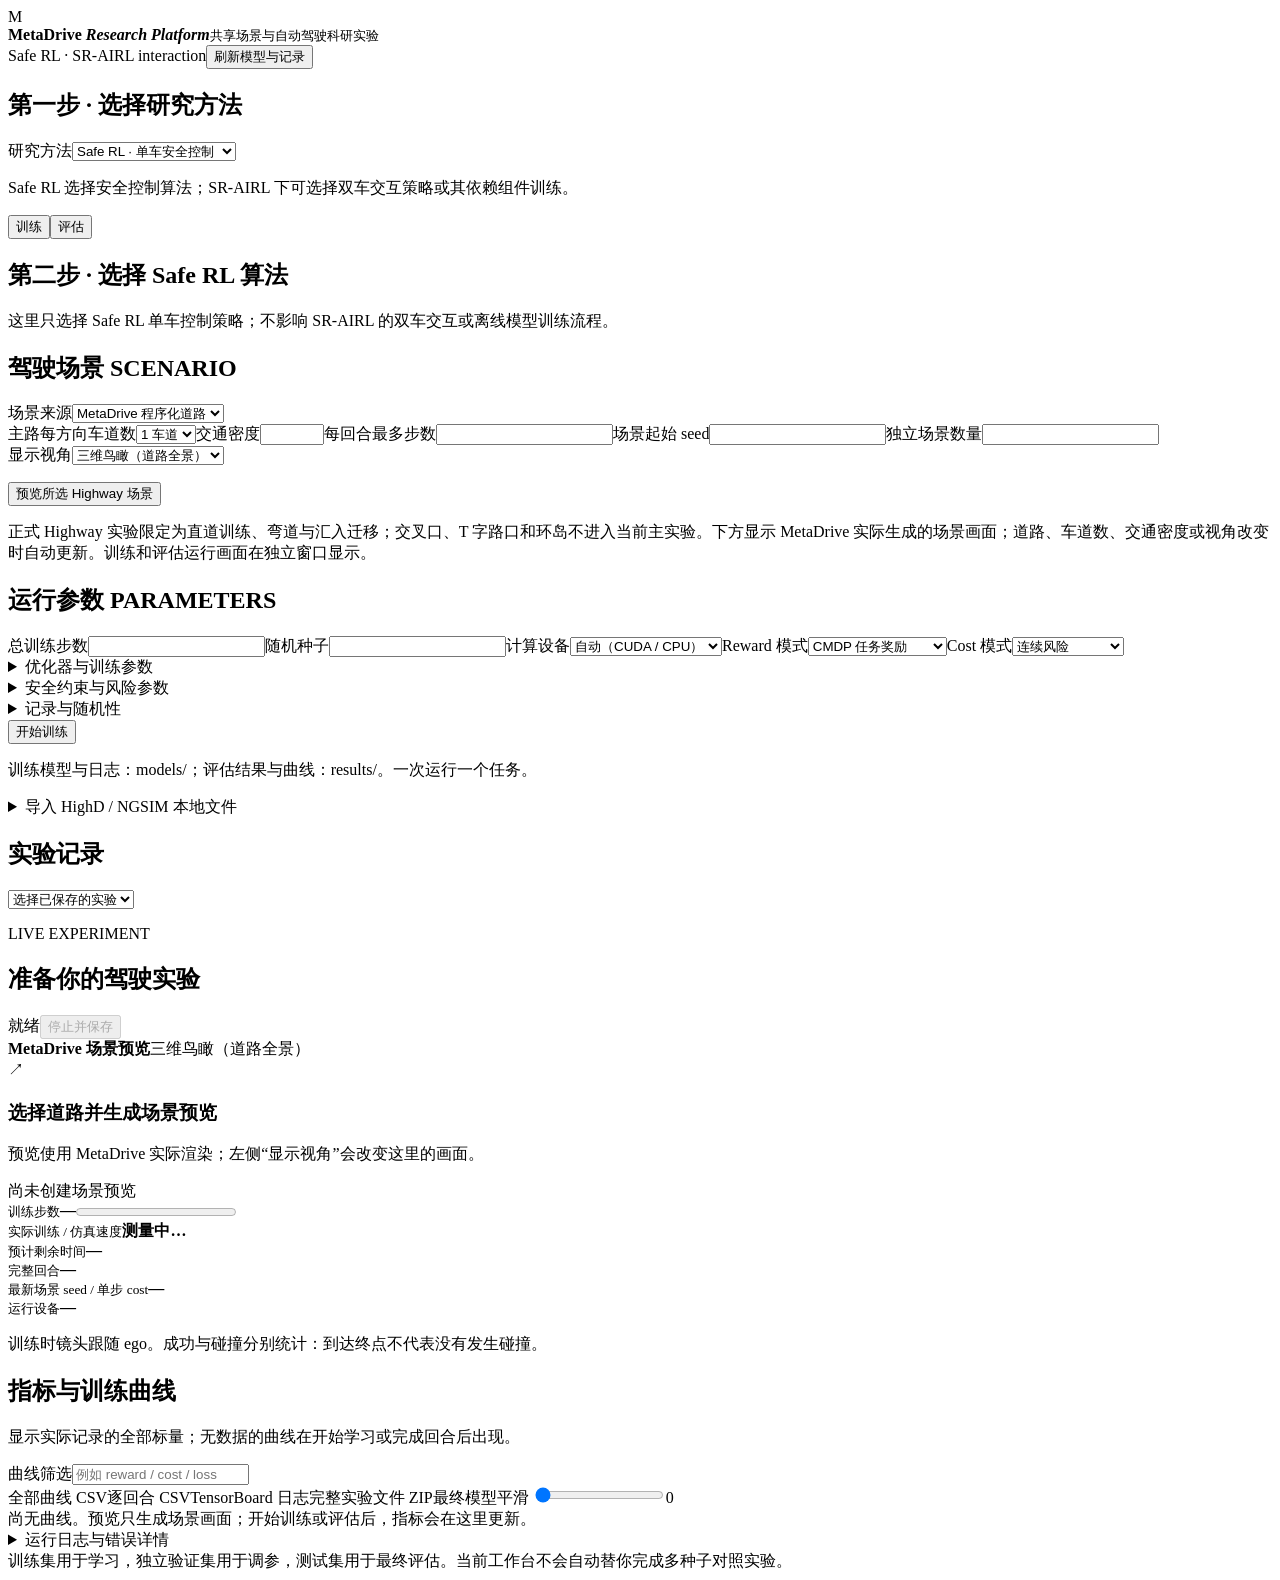
==== studio/static/index.html @ b6b1e935 "Update MetaDrive action mapping and SR-AIRL checkpoint resume" ====
<!doctype html><html lang="zh-CN"><head><meta charset="utf-8"><meta name="viewport" content="width=device-width,initial-scale=1"><title>MetaDrive Studio · 安全驾驶实验室</title><link rel="stylesheet" href="/style.css?v=scene-preview-10"></head><body>
<header><div class="brand"><span class="mark">M</span><div><b>MetaDrive <em>Research Platform</em></b><small>共享场景与自动驾驶科研实验</small></div></div><span class="pill">Safe RL · SR-AIRL interaction</span><a id="runLink" hidden class="runLink" href="/run">打开运行界面</a><button id="refresh">刷新模型与记录</button></header>
<main><aside><section class="workflowPicker"><h2>第一步 · 选择研究方法</h2><label>研究方法<select id="methodSelect"><option value="safe_rl">Safe RL · 单车安全控制</option><option value="srairl">SR-AIRL · 社会交互建模</option></select></label><label id="srTaskField" hidden>SR-AIRL 子任务<select id="srTaskSelect"><option value="srairl">双车交互策略训练 / 评估</option><option value="srairl_expert">MetaDrive 专家示范采集</option><option value="planner">依赖组件：Planner 训练</option><option value="reward_guide">依赖组件：Reward Guide 训练</option><option value="predictor">依赖组件：Predictor 训练</option></select></label><select id="taskSelect" hidden><option value="safe_rl">Safe RL</option><option value="srairl">SR-AIRL interaction</option><option value="srairl_expert">SR-AIRL expert collection</option><option value="planner">Planner</option><option value="reward_guide">Reward Guide</option><option value="predictor">Predictor</option></select><p id="taskHelp" class="help">Safe RL 选择安全控制算法；SR-AIRL 下可选择双车交互策略或其依赖组件训练。</p></section><nav><button class="tab active" data-mode="train">训练</button><button class="tab" data-mode="eval">评估</button></nav>
<form id="settings"><section id="safeRlAlgorithmSection" class="algorithmPicker"><h2 id="algorithmTitle">第二步 · 选择 Safe RL 算法</h2><p class="help algorithmScope">这里只选择 Safe RL 单车控制策略；不影响 SR-AIRL 的双车交互或离线模型训练流程。</p><div id="algorithms" class="algorithms"></div><p id="algorithmHelp" class="help"></p><div id="modelSection" hidden><label>选择待评估的 Safe RL 模型<select id="model_id"></select></label><p class="help">模型会自动带入训练时的算法、reward/cost 和风险参数。算法实现来自本地 rl/；新模型保存到 models/。</p></div></section>
<section id="sceneSection"><h2 id="sceneHeading">驾驶场景 <span>SCENARIO</span></h2><p id="srairlSceneHelp" class="help" hidden>SR-AIRL 固定由 ELCV/RFV 两辆策略车交互；MetaDrive 可额外生成多辆交通车。可单独采集 MetaDrive 规则控制器示范，再用于策略训练；规则示范不是人类或最优专家。</p><div id="srairlProceduralConfig" class="grid" hidden><label id="srairlSourceSelectorField">运行场景来源<select id="srairl_scene_source"><option value="ngsim">NGSIM 轨迹回放</option><option value="procedural">MetaDrive 程序化道路</option></select></label><label>MetaDrive 道路<select id="srairl_scenario"><option value="straight">直道</option><option value="curve">弯道</option><option value="merge">汇入</option></select></label><label>每方向车道数<select id="srairl_lane_num"><option value="2">2 车道</option><option value="3" selected>3 车道</option><option value="4">4 车道</option></select></label><label>背景交通密度<input id="srairl_traffic_density" type="number" min="0" max="1" step=".05" value=".15"></label><label>每回合步数<input id="srairl_horizon" type="number" min="50" max="100000" step="50" value="1000"></label></div><p id="srairlExpertHelp" class="help" hidden>MetaDrive 示范使用可解释的车距跟驰与车道保持控制器驱动 ELCV/RFV 两辆专家车，记录配对的 16D 状态、加速度动作、下一状态及终止标记；其他车辆由 MetaDrive IDM 控制。</p><label id="sourceField">场景来源<select id="data_source"><option value="procedural">MetaDrive 程序化道路</option><option value="ngsim">NGSIM 真实轨迹</option><option value="highd">HighD 真实轨迹</option></select></label><div id="datasetSection" hidden><p id="datasetPurposeHelp" class="help" hidden></p><label id="srairlExpertDatasetField" hidden>MetaDrive 专家示范<select id="srairl_expert_dataset_id"></select></label><div class="grid"><label id="ngsimSiteField">NGSIM 路段<select id="datasetSite"><option value="all">全部路段</option><option value="us-101">US-101</option><option value="i-80">I-80</option></select></label><label id="ngsimScenarioField">场景分类<select id="datasetScenario"><option value="all">全部类别</option></select></label><label>实验划分<select id="datasetSubset"><option value="train">训练集</option><option value="validation" selected>验证集（调参）</option><option value="test_ood">跨地点测试集</option><option value="all">全部评估片段</option></select></label><label id="datasetEventField">交通事件<select id="datasetClass"><option value="all">全部类型</option><option value="car_following">持续跟驰</option><option value="ego_lane_change">自车换道</option><option value="cut_in">邻车切入</option><option value="other_mainline">其他主线行驶</option></select></label></div><label>已导入片段<select id="dataset_id"></select></label><p id="datasetHelp" class="help"></p><div id="srairlRoles" hidden><div class="grid"><label>ELCV（策略车辆）<select id="role_elcv"></select></label><label>RFV（策略车辆）<select id="role_rfv"></select></label><label>当前车道前车 RLV<select id="role_rlv_current"></select></label><label>目标车道前车 OLV<select id="role_rlv_target"></select></label></div><p class="help">请依据 SR-AIRL 原始场景角色表人工绑定，系统不会从轨迹顺序猜车辆角色。训练只接受 train 片段；评估只接受 eval 片段。</p></div></div><div id="scenarios" class="scenarios"></div><div id="safeRlLaneSettings" class="grid"><label>主路每方向车道数<select id="lane_num"><option value="1">1 车道</option><option value="2">2 车道</option><option value="3">3 车道</option><option value="4">4 车道</option></select></label><label>交通密度<input id="traffic_density" type="number" min="0" max="1" step=".05"></label><label>每回合最多步数<input id="horizon" type="number" min="1"></label><label>场景起始 seed<input id="seed_start" type="number" min="0"></label><label>独立场景数量<input id="num_scenarios" type="number" min="1"></label></div><label id="safeRlViewField">显示视角<select id="view_mode"><option value="bird3d">三维鸟瞰（道路全景）</option><option value="first3d">第一人称（车内向前）</option><option value="chase3d">三维跟车（车辆后方）</option><option value="topdown">二维俯视（速度优先）</option></select></label><p id="splitHelp" class="help"></p><button type="button" id="preview" class="secondary full">预览所选 Highway 场景</button><p id="safeRlSceneHelp" class="help">正式 Highway 实验限定为直道训练、弯道与汇入迁移；交叉口、T 字路口和环岛不进入当前主实验。下方显示 MetaDrive 实际生成的场景画面；道路、车道数、交通密度或视角改变时自动更新。训练和评估运行画面在独立窗口显示。</p></section>
<section><h2>运行参数 <span>PARAMETERS</span></h2><div class="grid"><label class="trainOnly">总训练步数<input id="timesteps" type="number" min="1"></label><label id="srairlEpisodesField" hidden>SR-AIRL 训练回合<input id="srairl_episodes" type="number" min="1" value="1000"></label><label id="srairlEpochsField" hidden>PPO 更新轮数<input id="srairl_ppo_epochs" type="number" min="1" value="80"></label><label id="srairlSeedField" hidden>SR-AIRL 随机种子<input id="srairl_seed" type="number" min="0" value="0"></label><label id="srairlDeviceField" hidden>SR-AIRL 设备<select id="srairl_device"><option value="auto">自动（CUDA / CPU）</option><option value="cpu">CPU</option><option value="cuda">CUDA</option></select></label><label id="srairlDemoEpisodesField" hidden>专家示范回合数<input id="srairl_demo_episodes" type="number" min="1" max="10000" value="10"></label><label id="srairlViewField" hidden>MetaDrive 画面视角<select id="srairl_view"><option value="topdown">二维俯视</option><option value="chase3d">三维跟车</option><option value="first3d">第一人称</option><option value="bird3d">三维鸟瞰</option></select></label><label id="srairlDynamicsField" hidden>双车动力学<select id="srairl_dynamics_mode"><option value="legacy_kinematic" selected>论文复现：上游运动学参考</option><option value="metadrive_physics">迁移实验：MetaDrive 近似车辆物理</option></select></label><label id="srairlReactiveField" hidden>背景车响应<select id="srairl_reactive_background"><option value="false" selected>固定轨迹回放（论文复现）</option><option value="true">有限跟驰响应（探索性扩展）</option></select></label><label id="srairlModelField" hidden>SR-AIRL 已训练模型<select id="srairl_model_id"></select></label><label id="rewardGuideModelField" hidden>SR-AIRL 前置模型<select id="reward_guide_model_id"></select></label><label id="predictorGuideModelField" hidden>奖励引导器前置模型<select id="predictor_guide_id"></select></label><label id="plannerGoalField" hidden>规划目标网络训练 epoch<input id="planner_goal_epochs" type="number" min="1" max="1000000" value="1000"></label><label id="plannerDppoField" hidden>扩散规划器 DPPO 更新步数<input id="planner_dppo_steps" type="number" min="1" max="1000000" value="1000"></label><label id="rewardGuideEpochField" hidden>奖励引导器训练 epoch<input id="upstream_epochs" type="number" min="1" max="1000000" value="1000"></label><label id="rewardGuideBatchField" hidden>奖励引导器 batch size<input id="upstream_batch_size" type="number" min="1" max="4096" value="32"></label><label id="rewardGuideSeedField" hidden>奖励引导器随机种子<input id="upstream_seed" type="number" min="0" value="42"></label><label id="rewardGuideDeviceField" hidden>奖励引导器设备<select id="upstream_device"><option value="auto">自动（CUDA / CPU）</option><option value="cpu">CPU</option><option value="cuda">CUDA</option></select></label><label class="evalOnly" hidden>评估回合数<input id="episodes" type="number" min="1"></label><label>随机种子<input id="seed" type="number" min="0"></label><label>计算设备<select id="device"><option value="auto">自动（CUDA / CPU）</option><option value="cpu">CPU</option><option value="cuda">CUDA</option></select></label><label>Reward 模式<select id="reward_mode"><option value="cmdp">CMDP 任务奖励</option><option value="metadrive">MetaDrive 原生奖励</option></select></label><label>Cost 模式<select id="cost_mode"><option value="continuous">连续风险</option><option value="binary">碰撞 / 越界事件</option></select></label><label class="evalOnly" hidden>策略动作<select id="deterministic"><option value="true">确定性（均值动作）</option><option value="false">随机采样</option></select></label></div>
<details class="trainOnly"><summary>优化器与训练参数</summary><div class="grid"><label>学习率<input id="learning_rate" type="number" step=".0001"></label><label>Batch size<input id="batch_size" type="number"></label><label>Replay 容量<input id="buffer_size" type="number"></label><label>随机探索预热步数<input id="learning_starts" type="number"></label><label>Reward 折扣 γ<input id="gamma" type="number" step=".001"></label><label>目标更新 τ<input id="tau" type="number" step=".001"></label><label>网络宽度<input id="hidden_size" type="number"></label><label>模型保存间隔（步）<input id="checkpoint_freq" type="number"></label></div></details>
<details id="safetyDetails"><summary>安全约束与风险参数</summary><p class="help">预算指 replay 状态上的折扣剩余 cost，不是整回合累计 cost，也不是风险暴露秒数。尾部比例 0.1 表示最坏 10%。这些默认值需在验证集调参。</p><div class="grid"><label>折扣 cost 预算<input id="cost_limit" type="number" step=".5"></label><label>Cost 折扣 γc<input id="gamma_cost" type="number" step=".001"></label><label>CVaR 尾部比例<input id="tail_fraction" type="number" step=".001" min=".001" max="1"></label><label>Safety critic 学习率<input id="safety_lr" type="number" step=".0001"></label><label>约束乘子学习率<input id="dual_lr" type="number" step=".0001"></label><label>初始约束乘子<input id="initial_multiplier" type="number" step=".1"></label><label>IQN 分位数样本数<input id="n_quantiles" type="number"></label></div></details>
<details><summary>记录与随机性</summary><div class="grid"><label>训练场景采样 seed<input id="environment_seed" type="number"></label><label>背景交通 seed<input id="traffic_seed" type="number"></label><label>曲线记录间隔（步）<input id="log_freq" type="number"></label></div></details></section>
<button id="start" class="primary full" type="submit">开始训练</button><p class="help">训练模型与日志：models/；评估结果与曲线：results/。一次运行一个任务。</p></form>
<section><details><summary>导入 HighD / NGSIM 本地文件</summary><label>格式<select id="importSource"><option value="ngsim">NGSIM 高速公路轨迹</option><option value="highd">HighD</option></select></label><label>服务器上的轨迹文件路径<input id="importPath" placeholder="/path/to/01_tracks.csv 或 trajectories.txt"></label><label>自车轨迹 ID<input id="importEgo" type="number" min="1" value="1"></label><label>数据划分<select id="importSplit"><option value="train">训练</option><option value="eval">评估</option></select></label><label>NGSIM 采集组（同一采集记录须相同）<input id="importGroup" placeholder="us101-20050615"></label><div class="grid"><label>起始偏移（秒）<input id="importOffset" type="number" value="0" min="0"></label><label>片段时长（秒）<input id="importDuration" type="number" value="20" min="1" max="120"></label><label>道路近似车道数<input id="importLanes" type="number" value="5" min="1" max="8"></label><label>NGSIM 车道宽度（米）<input id="importWidth" type="number" value="3.6576" step=".0001"></label></div><button type="button" id="importDataset">导入轨迹片段</button><p id="importStatus" class="help"></p><p class="help">NGSIM 按常见数据集分类展示；只有已生成且通过对应道路网络验收的片段才会出现在可运行列表。HighD 需同目录的 tracksMeta、recordingMeta 文件。导入不会修改原始文件。</p></details></section><section><h2>实验记录</h2><select id="history"><option value="">选择已保存的实验</option></select></section></aside>
<article><div class="heading"><div><p class="eyebrow">LIVE EXPERIMENT</p><h1 id="pageTitle">准备你的驾驶实验</h1></div><div><span id="state" class="pill">就绪</span><button id="stop" disabled>停止并保存</button></div></div><div id="error" role="alert" hidden></div>
<div class="monitorColumns"><div class="simulationColumn"><div class="workspace"><div class="viewport"><div class="panelHead"><b id="scenePreviewTitle">MetaDrive 场景预览</b><span id="viewLabel">三维鸟瞰（道路全景）</span></div><div class="screen"><img id="frame" alt="MetaDrive 生成的道路场景截图" hidden><div id="empty"><div class="roadIcon">↗</div><h3>选择道路并生成场景预览</h3><p>预览使用 MetaDrive 实际渲染；左侧“显示视角”会改变这里的画面。</p></div></div><div class="viewFooter"><span id="sceneLabel">尚未创建场景预览</span></div></div>
<div class="stats"><div><small id="progressLabel">训练步数</small><strong id="progress">—</strong><progress id="bar" max="1" value="0"></progress></div><div><small>实际训练 / 仿真速度</small><strong id="stepsPerSecond">测量中…</strong></div><div><small>预计剩余时间</small><strong id="remainingTime">—</strong></div><div><small>完整回合</small><strong id="episodeCount">—</strong></div><div><small>最新场景 seed / 单步 cost</small><strong id="liveCost">—</strong></div><div><small>运行设备</small><strong id="liveDevice">—</strong></div><p class="help">训练时镜头跟随 ego。成功与碰撞分别统计：到达终点不代表没有发生碰撞。</p></div></div>
</div><div class="telemetry"><div class="curveHeading"><div><h2>指标与训练曲线</h2><p class="help">显示实际记录的全部标量；无数据的曲线在开始学习或完成回合后出现。</p></div><label>曲线筛选<input id="filter" placeholder="例如 reward / cost / loss"></label></div>
<div class="downloads"><a data-download="metrics">全部曲线 CSV</a><a data-download="episodes">逐回合 CSV</a><a data-download="tensorboard">TensorBoard 日志</a><a data-download="all">完整实验文件 ZIP</a><a data-download="model" id="downloadModel">最终模型</a><label>平滑 <input id="smoothing" type="range" min="0" max=".95" step=".05" value="0"><span id="smoothingValue">0</span></label></div>
<div id="charts"><div class="placeholder">尚无曲线。预览只生成场景画面；开始训练或评估后，指标会在这里更新。</div></div>
</div></div><section id="resultSection" hidden><h2>评估 / 训练结果</h2><div id="result"></div><p class="help" id="resultNote"></p></section>
<details class="log"><summary>运行日志与错误详情</summary><pre id="log">等待任务启动…</pre></details>
<footer>训练集用于学习，独立验证集用于调参，测试集用于最终评估。当前工作台不会自动替你完成多种子对照实验。</footer></article></main><script src="/app.js?v=scene-preview-10"></script></body></html>
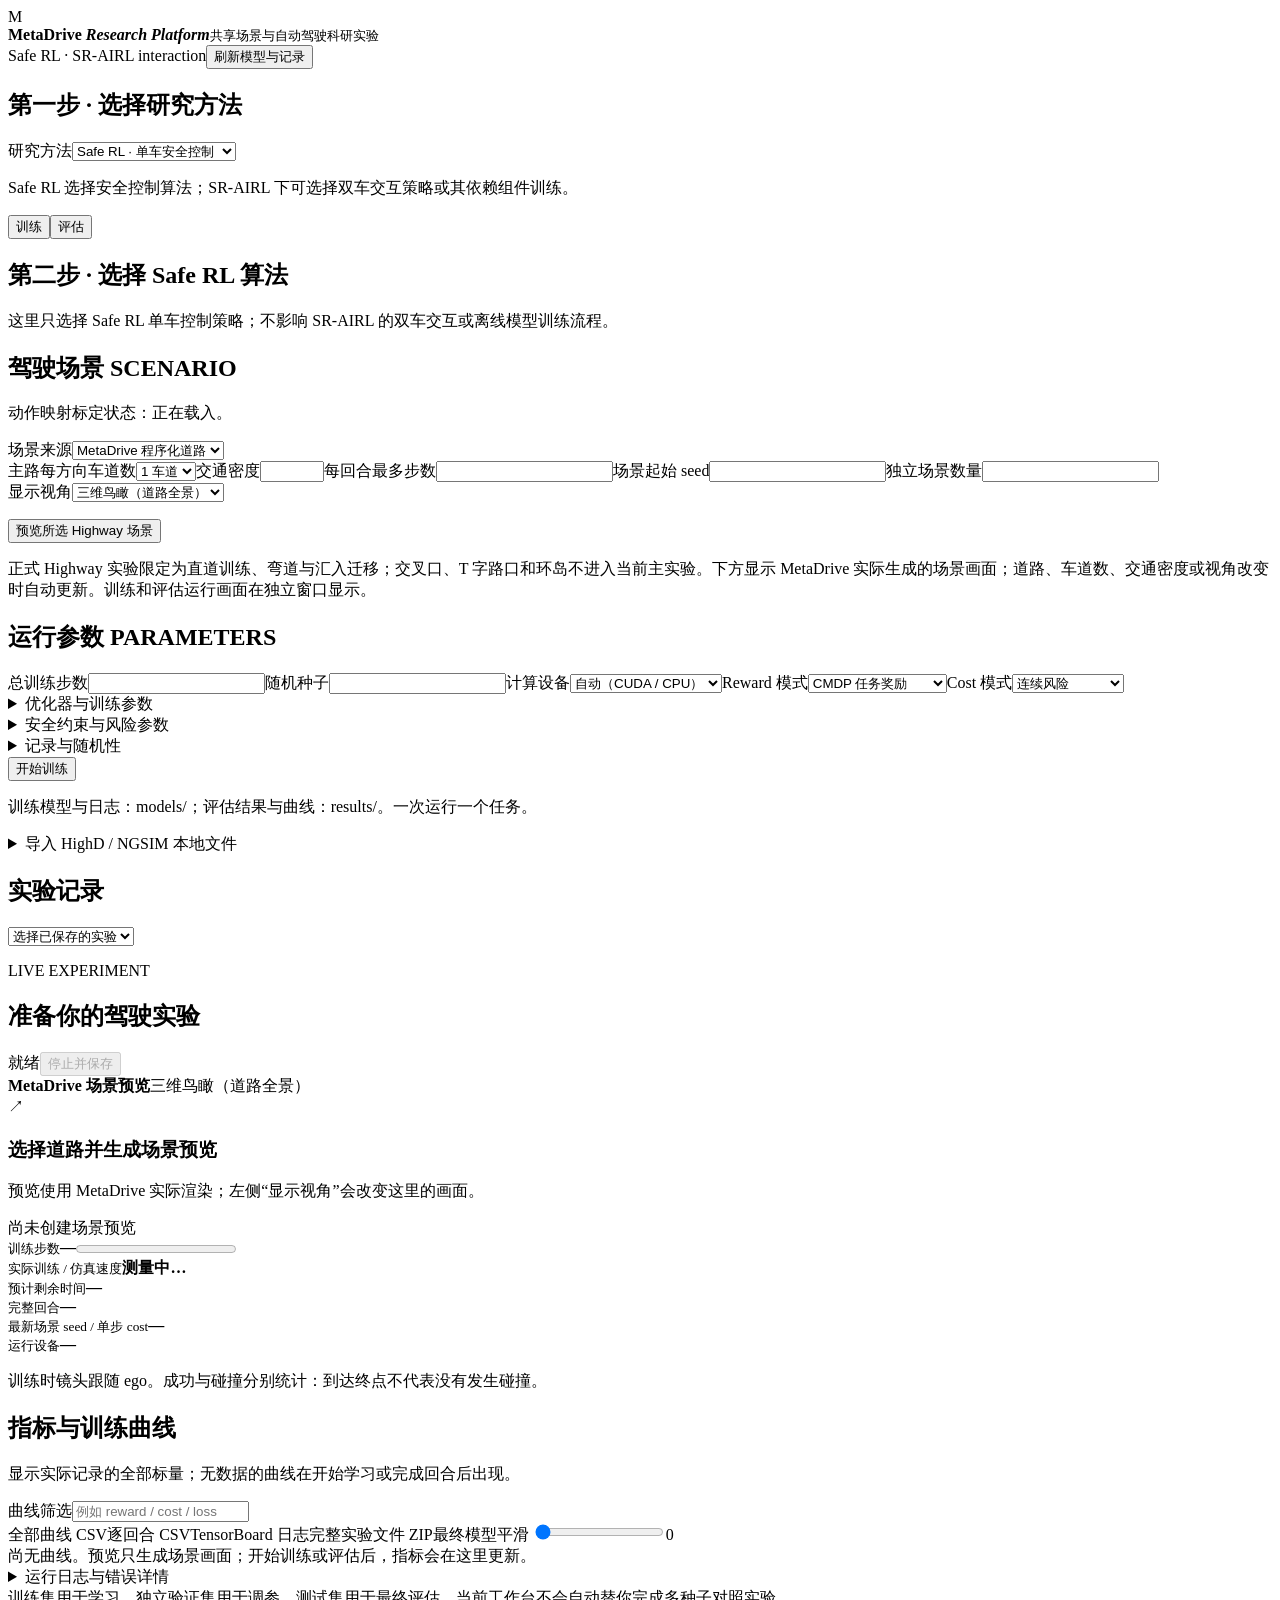
==== commit 19b979bc: "Add SR-AIRL lane-change interactions and validation" ====
--- a/studio/static/index.html
+++ b/studio/static/index.html
@@ -2,8 +2,8 @@
 <header><div class="brand"><span class="mark">M</span><div><b>MetaDrive <em>Research Platform</em></b><small>共享场景与自动驾驶科研实验</small></div></div><span class="pill">Safe RL · SR-AIRL interaction</span><a id="runLink" hidden class="runLink" href="/run">打开运行界面</a><button id="refresh">刷新模型与记录</button></header>
 <main><aside><section class="workflowPicker"><h2>第一步 · 选择研究方法</h2><label>研究方法<select id="methodSelect"><option value="safe_rl">Safe RL · 单车安全控制</option><option value="srairl">SR-AIRL · 社会交互建模</option></select></label><label id="srTaskField" hidden>SR-AIRL 子任务<select id="srTaskSelect"><option value="srairl">双车交互策略训练 / 评估</option><option value="srairl_expert">MetaDrive 专家示范采集</option><option value="planner">依赖组件：Planner 训练</option><option value="reward_guide">依赖组件：Reward Guide 训练</option><option value="predictor">依赖组件：Predictor 训练</option></select></label><select id="taskSelect" hidden><option value="safe_rl">Safe RL</option><option value="srairl">SR-AIRL interaction</option><option value="srairl_expert">SR-AIRL expert collection</option><option value="planner">Planner</option><option value="reward_guide">Reward Guide</option><option value="predictor">Predictor</option></select><p id="taskHelp" class="help">Safe RL 选择安全控制算法；SR-AIRL 下可选择双车交互策略或其依赖组件训练。</p></section><nav><button class="tab active" data-mode="train">训练</button><button class="tab" data-mode="eval">评估</button></nav>
 <form id="settings"><section id="safeRlAlgorithmSection" class="algorithmPicker"><h2 id="algorithmTitle">第二步 · 选择 Safe RL 算法</h2><p class="help algorithmScope">这里只选择 Safe RL 单车控制策略；不影响 SR-AIRL 的双车交互或离线模型训练流程。</p><div id="algorithms" class="algorithms"></div><p id="algorithmHelp" class="help"></p><div id="modelSection" hidden><label>选择待评估的 Safe RL 模型<select id="model_id"></select></label><p class="help">模型会自动带入训练时的算法、reward/cost 和风险参数。算法实现来自本地 rl/；新模型保存到 models/。</p></div></section>
-<section id="sceneSection"><h2 id="sceneHeading">驾驶场景 <span>SCENARIO</span></h2><p id="srairlSceneHelp" class="help" hidden>SR-AIRL 固定由 ELCV/RFV 两辆策略车交互；MetaDrive 可额外生成多辆交通车。可单独采集 MetaDrive 规则控制器示范，再用于策略训练；规则示范不是人类或最优专家。</p><div id="srairlProceduralConfig" class="grid" hidden><label id="srairlSourceSelectorField">运行场景来源<select id="srairl_scene_source"><option value="ngsim">NGSIM 轨迹回放</option><option value="procedural">MetaDrive 程序化道路</option></select></label><label>MetaDrive 道路<select id="srairl_scenario"><option value="straight">直道</option><option value="curve">弯道</option><option value="merge">汇入</option></select></label><label>每方向车道数<select id="srairl_lane_num"><option value="2">2 车道</option><option value="3" selected>3 车道</option><option value="4">4 车道</option></select></label><label>背景交通密度<input id="srairl_traffic_density" type="number" min="0" max="1" step=".05" value=".15"></label><label>每回合步数<input id="srairl_horizon" type="number" min="50" max="100000" step="50" value="1000"></label></div><p id="srairlExpertHelp" class="help" hidden>MetaDrive 示范使用可解释的车距跟驰与车道保持控制器驱动 ELCV/RFV 两辆专家车，记录配对的 16D 状态、加速度动作、下一状态及终止标记；其他车辆由 MetaDrive IDM 控制。</p><label id="sourceField">场景来源<select id="data_source"><option value="procedural">MetaDrive 程序化道路</option><option value="ngsim">NGSIM 真实轨迹</option><option value="highd">HighD 真实轨迹</option></select></label><div id="datasetSection" hidden><p id="datasetPurposeHelp" class="help" hidden></p><label id="srairlExpertDatasetField" hidden>MetaDrive 专家示范<select id="srairl_expert_dataset_id"></select></label><div class="grid"><label id="ngsimSiteField">NGSIM 路段<select id="datasetSite"><option value="all">全部路段</option><option value="us-101">US-101</option><option value="i-80">I-80</option></select></label><label id="ngsimScenarioField">场景分类<select id="datasetScenario"><option value="all">全部类别</option></select></label><label>实验划分<select id="datasetSubset"><option value="train">训练集</option><option value="validation" selected>验证集（调参）</option><option value="test_ood">跨地点测试集</option><option value="all">全部评估片段</option></select></label><label id="datasetEventField">交通事件<select id="datasetClass"><option value="all">全部类型</option><option value="car_following">持续跟驰</option><option value="ego_lane_change">自车换道</option><option value="cut_in">邻车切入</option><option value="other_mainline">其他主线行驶</option></select></label></div><label>已导入片段<select id="dataset_id"></select></label><p id="datasetHelp" class="help"></p><div id="srairlRoles" hidden><div class="grid"><label>ELCV（策略车辆）<select id="role_elcv"></select></label><label>RFV（策略车辆）<select id="role_rfv"></select></label><label>当前车道前车 RLV<select id="role_rlv_current"></select></label><label>目标车道前车 OLV<select id="role_rlv_target"></select></label></div><p class="help">请依据 SR-AIRL 原始场景角色表人工绑定，系统不会从轨迹顺序猜车辆角色。训练只接受 train 片段；评估只接受 eval 片段。</p></div></div><div id="scenarios" class="scenarios"></div><div id="safeRlLaneSettings" class="grid"><label>主路每方向车道数<select id="lane_num"><option value="1">1 车道</option><option value="2">2 车道</option><option value="3">3 车道</option><option value="4">4 车道</option></select></label><label>交通密度<input id="traffic_density" type="number" min="0" max="1" step=".05"></label><label>每回合最多步数<input id="horizon" type="number" min="1"></label><label>场景起始 seed<input id="seed_start" type="number" min="0"></label><label>独立场景数量<input id="num_scenarios" type="number" min="1"></label></div><label id="safeRlViewField">显示视角<select id="view_mode"><option value="bird3d">三维鸟瞰（道路全景）</option><option value="first3d">第一人称（车内向前）</option><option value="chase3d">三维跟车（车辆后方）</option><option value="topdown">二维俯视（速度优先）</option></select></label><p id="splitHelp" class="help"></p><button type="button" id="preview" class="secondary full">预览所选 Highway 场景</button><p id="safeRlSceneHelp" class="help">正式 Highway 实验限定为直道训练、弯道与汇入迁移；交叉口、T 字路口和环岛不进入当前主实验。下方显示 MetaDrive 实际生成的场景画面；道路、车道数、交通密度或视角改变时自动更新。训练和评估运行画面在独立窗口显示。</p></section>
-<section><h2>运行参数 <span>PARAMETERS</span></h2><div class="grid"><label class="trainOnly">总训练步数<input id="timesteps" type="number" min="1"></label><label id="srairlEpisodesField" hidden>SR-AIRL 训练回合<input id="srairl_episodes" type="number" min="1" value="1000"></label><label id="srairlEpochsField" hidden>PPO 更新轮数<input id="srairl_ppo_epochs" type="number" min="1" value="80"></label><label id="srairlSeedField" hidden>SR-AIRL 随机种子<input id="srairl_seed" type="number" min="0" value="0"></label><label id="srairlDeviceField" hidden>SR-AIRL 设备<select id="srairl_device"><option value="auto">自动（CUDA / CPU）</option><option value="cpu">CPU</option><option value="cuda">CUDA</option></select></label><label id="srairlDemoEpisodesField" hidden>专家示范回合数<input id="srairl_demo_episodes" type="number" min="1" max="10000" value="10"></label><label id="srairlViewField" hidden>MetaDrive 画面视角<select id="srairl_view"><option value="topdown">二维俯视</option><option value="chase3d">三维跟车</option><option value="first3d">第一人称</option><option value="bird3d">三维鸟瞰</option></select></label><label id="srairlDynamicsField" hidden>双车动力学<select id="srairl_dynamics_mode"><option value="legacy_kinematic" selected>论文复现：上游运动学参考</option><option value="metadrive_physics">迁移实验：MetaDrive 近似车辆物理</option></select></label><label id="srairlReactiveField" hidden>背景车响应<select id="srairl_reactive_background"><option value="false" selected>固定轨迹回放（论文复现）</option><option value="true">有限跟驰响应（探索性扩展）</option></select></label><label id="srairlModelField" hidden>SR-AIRL 已训练模型<select id="srairl_model_id"></select></label><label id="rewardGuideModelField" hidden>SR-AIRL 前置模型<select id="reward_guide_model_id"></select></label><label id="predictorGuideModelField" hidden>奖励引导器前置模型<select id="predictor_guide_id"></select></label><label id="plannerGoalField" hidden>规划目标网络训练 epoch<input id="planner_goal_epochs" type="number" min="1" max="1000000" value="1000"></label><label id="plannerDppoField" hidden>扩散规划器 DPPO 更新步数<input id="planner_dppo_steps" type="number" min="1" max="1000000" value="1000"></label><label id="rewardGuideEpochField" hidden>奖励引导器训练 epoch<input id="upstream_epochs" type="number" min="1" max="1000000" value="1000"></label><label id="rewardGuideBatchField" hidden>奖励引导器 batch size<input id="upstream_batch_size" type="number" min="1" max="4096" value="32"></label><label id="rewardGuideSeedField" hidden>奖励引导器随机种子<input id="upstream_seed" type="number" min="0" value="42"></label><label id="rewardGuideDeviceField" hidden>奖励引导器设备<select id="upstream_device"><option value="auto">自动（CUDA / CPU）</option><option value="cpu">CPU</option><option value="cuda">CUDA</option></select></label><label class="evalOnly" hidden>评估回合数<input id="episodes" type="number" min="1"></label><label>随机种子<input id="seed" type="number" min="0"></label><label>计算设备<select id="device"><option value="auto">自动（CUDA / CPU）</option><option value="cpu">CPU</option><option value="cuda">CUDA</option></select></label><label>Reward 模式<select id="reward_mode"><option value="cmdp">CMDP 任务奖励</option><option value="metadrive">MetaDrive 原生奖励</option></select></label><label>Cost 模式<select id="cost_mode"><option value="continuous">连续风险</option><option value="binary">碰撞 / 越界事件</option></select></label><label class="evalOnly" hidden>策略动作<select id="deterministic"><option value="true">确定性（均值动作）</option><option value="false">随机采样</option></select></label></div>
+<section id="sceneSection"><h2 id="sceneHeading">驾驶场景 <span>SCENARIO</span></h2><p id="srairlSceneHelp" class="help" hidden>SR-AIRL 固定由 ELCV/RFV 两辆策略车交互；MetaDrive 可额外生成多辆交通车。可单独采集 MetaDrive 规则控制器示范，再用于策略训练；规则示范不是人类或最优专家。</p><div id="srairlProceduralConfig" class="grid" hidden><label id="srairlSourceSelectorField">运行场景来源<select id="srairl_scene_source"><option value="ngsim">NGSIM 轨迹回放</option><option value="procedural">MetaDrive 程序化道路</option></select></label><label>MetaDrive 道路<select id="srairl_scenario"><option value="straight">直道换道</option><option value="curve">弯道换道</option><option value="merge">MetaDrive 匝道汇入</option></select></label><label id="srairlInitializationField">初始状态<select id="srairl_initialization"><option value="canonical">固定典型状态</option><option value="ngsim_distribution">从已验证 NGSIM 换道片段采样</option></select></label><label>每方向车道数<select id="srairl_lane_num"><option value="2">2 车道</option><option value="3" selected>3 车道</option><option value="4">4 车道</option></select></label><label>背景交通密度<input id="srairl_traffic_density" type="number" min="0" max="1" step=".05" value=".15"></label><label>每回合步数<input id="srairl_horizon" type="number" min="50" max="100000" step="50" value="1000"></label><div id="srairlInteractionTemplate" class="grid" hidden><label>源车道<input id="srairl_interaction_source_lane" type="number" min="0" value="0"></label><label>目标车道<input id="srairl_interaction_target_lane" type="number" min="0" value="1"></label><label>ELCV 起点 / 速度<input id="srairl_interaction_elcv_x" type="number" value="30"> / <input id="srairl_interaction_elcv_speed" type="number" value="20"></label><label>RFV 起点 / 速度<input id="srairl_interaction_rfv_x" type="number" value="15"> / <input id="srairl_interaction_rfv_speed" type="number" value="19"></label><label>RLV_current 位置 / 速度<input id="srairl_interaction_rlv_current_x" type="number" value="65"> / <input id="srairl_interaction_rlv_current_speed" type="number" value="18"></label><label>RLV_target 位置 / 速度<input id="srairl_interaction_rlv_target_x" type="number" value="55"> / <input id="srairl_interaction_rlv_target_speed" type="number" value="18"></label><label id="srairlRfvResponseField">RFV 响应<select id="srairl_rfv_response"><option value="policy">学习策略</option><option value="fixed_speed">固定速度 sanity baseline</option><option value="scripted_yield">换道开始后减速</option><option value="scripted_gap_closing">换道开始后加速</option></select></label></div></div><p id="srairlCalibrationStatus" class="help">动作映射标定状态：正在载入。</p><p id="srairlExpertHelp" class="help" hidden>MetaDrive 示范让 ELCV 尝试进入 RFV 与目标车道前车之间的间隙，RFV 按车距规则响应；记录配对的 16D 状态、加速度动作、下一状态及换道结果。该控制器是可复现的规则教师，不代表人类专家或最优策略。</p><label id="sourceField">场景来源<select id="data_source"><option value="procedural">MetaDrive 程序化道路</option><option value="ngsim">NGSIM 真实轨迹</option><option value="highd">HighD 真实轨迹</option></select></label><div id="datasetSection" hidden><p id="datasetPurposeHelp" class="help" hidden></p><label id="srairlExpertDatasetField" hidden>MetaDrive 专家示范<select id="srairl_expert_dataset_id"></select></label><div class="grid"><label id="ngsimSiteField">NGSIM 路段<select id="datasetSite"><option value="all">全部路段</option><option value="us-101">US-101</option><option value="i-80">I-80</option></select></label><label id="ngsimScenarioField">场景分类<select id="datasetScenario"><option value="all">全部类别</option></select></label><label>实验划分<select id="datasetSubset"><option value="train">训练集</option><option value="validation" selected>验证集（调参）</option><option value="test_ood">跨地点测试集</option><option value="all">全部评估片段</option></select></label><label id="datasetEventField">交通事件<select id="datasetClass"><option value="all">全部类型</option><option value="car_following">持续跟驰</option><option value="ego_lane_change">自车换道</option><option value="cut_in">邻车切入</option><option value="other_mainline">其他主线行驶</option></select></label></div><label>已导入片段<select id="dataset_id"></select></label><p id="datasetHelp" class="help"></p><div id="srairlRoles" hidden><div class="grid"><label>ELCV（策略车辆）<select id="role_elcv"></select></label><label>RFV（策略车辆）<select id="role_rfv"></select></label><label>当前车道前车 RLV<select id="role_rlv_current"></select></label><label>目标车道前车 OLV<select id="role_rlv_target"></select></label></div><p class="help">请依据 SR-AIRL 原始场景角色表人工绑定，系统不会从轨迹顺序猜车辆角色。训练只接受 train 片段；评估只接受 eval 片段。</p></div></div><div id="scenarios" class="scenarios"></div><div id="safeRlLaneSettings" class="grid"><label>主路每方向车道数<select id="lane_num"><option value="1">1 车道</option><option value="2">2 车道</option><option value="3">3 车道</option><option value="4">4 车道</option></select></label><label>交通密度<input id="traffic_density" type="number" min="0" max="1" step=".05"></label><label>每回合最多步数<input id="horizon" type="number" min="1"></label><label>场景起始 seed<input id="seed_start" type="number" min="0"></label><label>独立场景数量<input id="num_scenarios" type="number" min="1"></label></div><label id="safeRlViewField">显示视角<select id="view_mode"><option value="bird3d">三维鸟瞰（道路全景）</option><option value="first3d">第一人称（车内向前）</option><option value="chase3d">三维跟车（车辆后方）</option><option value="topdown">二维俯视（速度优先）</option></select></label><p id="splitHelp" class="help"></p><button type="button" id="preview" class="secondary full">预览所选 Highway 场景</button><p id="safeRlSceneHelp" class="help">正式 Highway 实验限定为直道训练、弯道与汇入迁移；交叉口、T 字路口和环岛不进入当前主实验。下方显示 MetaDrive 实际生成的场景画面；道路、车道数、交通密度或视角改变时自动更新。训练和评估运行画面在独立窗口显示。</p></section>
+<section><h2>运行参数 <span>PARAMETERS</span></h2><div class="grid"><label class="trainOnly">总训练步数<input id="timesteps" type="number" min="1"></label><label id="srairlEpisodesField" hidden>SR-AIRL 训练回合<input id="srairl_episodes" type="number" min="1" value="1000"></label><label id="srairlEpochsField" hidden>PPO 更新轮数<input id="srairl_ppo_epochs" type="number" min="1" value="80"></label><label id="srairlSeedField" hidden>SR-AIRL 随机种子<input id="srairl_seed" type="number" min="0" value="0"></label><label id="srairlDeviceField" hidden>SR-AIRL 设备<select id="srairl_device"><option value="auto">自动（CUDA / CPU）</option><option value="cpu">CPU</option><option value="cuda">CUDA</option></select></label><label id="srairlDemoEpisodesField" hidden>专家示范回合数<input id="srairl_demo_episodes" type="number" min="1" max="10000" value="10"></label><label id="srairlViewField" hidden>MetaDrive 画面视角<select id="srairl_view"><option value="topdown">二维俯视</option><option value="chase3d">三维跟车</option><option value="first3d">第一人称</option><option value="bird3d">三维鸟瞰</option></select></label><label id="srairlDynamicsField" hidden>双车动力学<select id="srairl_dynamics_mode"><option value="legacy_kinematic" selected>论文复现：上游运动学参考</option><option value="metadrive_physics">迁移实验：MetaDrive 近似车辆物理</option></select><small class="help">标定状态见场景区域。仅当纵向与横向逆映射误差均通过验收后，MetaDrive 物理结果才标记为定量迁移评估。</small></label><label id="srairlReactiveField" hidden>背景车响应<select id="srairl_reactive_background"><option value="false" selected>固定轨迹回放（论文复现）</option><option value="true">有限跟驰响应（探索性扩展）</option></select></label><label id="srairlModelField" hidden>SR-AIRL 已训练模型<select id="srairl_model_id"></select></label><label id="rewardGuideModelField" hidden>SR-AIRL 前置模型<select id="reward_guide_model_id"></select></label><label id="predictorGuideModelField" hidden>奖励引导器前置模型<select id="predictor_guide_id"></select></label><label id="plannerGoalField" hidden>规划目标网络训练 epoch<input id="planner_goal_epochs" type="number" min="1" max="1000000" value="1000"></label><label id="plannerDppoField" hidden>扩散规划器 DPPO 更新步数<input id="planner_dppo_steps" type="number" min="1" max="1000000" value="1000"></label><label id="rewardGuideEpochField" hidden>奖励引导器训练 epoch<input id="upstream_epochs" type="number" min="1" max="1000000" value="1000"></label><label id="rewardGuideBatchField" hidden>奖励引导器 batch size<input id="upstream_batch_size" type="number" min="1" max="4096" value="32"></label><label id="rewardGuideSeedField" hidden>奖励引导器随机种子<input id="upstream_seed" type="number" min="0" value="42"></label><label id="rewardGuideDeviceField" hidden>奖励引导器设备<select id="upstream_device"><option value="auto">自动（CUDA / CPU）</option><option value="cpu">CPU</option><option value="cuda">CUDA</option></select></label><label class="evalOnly" hidden>评估回合数<input id="episodes" type="number" min="1"></label><label>随机种子<input id="seed" type="number" min="0"></label><label>计算设备<select id="device"><option value="auto">自动（CUDA / CPU）</option><option value="cpu">CPU</option><option value="cuda">CUDA</option></select></label><label>Reward 模式<select id="reward_mode"><option value="cmdp">CMDP 任务奖励</option><option value="metadrive">MetaDrive 原生奖励</option></select></label><label>Cost 模式<select id="cost_mode"><option value="continuous">连续风险</option><option value="binary">碰撞 / 越界事件</option></select></label><label class="evalOnly" hidden>策略动作<select id="deterministic"><option value="true">确定性（均值动作）</option><option value="false">随机采样</option></select></label></div>
 <details class="trainOnly"><summary>优化器与训练参数</summary><div class="grid"><label>学习率<input id="learning_rate" type="number" step=".0001"></label><label>Batch size<input id="batch_size" type="number"></label><label>Replay 容量<input id="buffer_size" type="number"></label><label>随机探索预热步数<input id="learning_starts" type="number"></label><label>Reward 折扣 γ<input id="gamma" type="number" step=".001"></label><label>目标更新 τ<input id="tau" type="number" step=".001"></label><label>网络宽度<input id="hidden_size" type="number"></label><label>模型保存间隔（步）<input id="checkpoint_freq" type="number"></label></div></details>
 <details id="safetyDetails"><summary>安全约束与风险参数</summary><p class="help">预算指 replay 状态上的折扣剩余 cost，不是整回合累计 cost，也不是风险暴露秒数。尾部比例 0.1 表示最坏 10%。这些默认值需在验证集调参。</p><div class="grid"><label>折扣 cost 预算<input id="cost_limit" type="number" step=".5"></label><label>Cost 折扣 γc<input id="gamma_cost" type="number" step=".001"></label><label>CVaR 尾部比例<input id="tail_fraction" type="number" step=".001" min=".001" max="1"></label><label>Safety critic 学习率<input id="safety_lr" type="number" step=".0001"></label><label>约束乘子学习率<input id="dual_lr" type="number" step=".0001"></label><label>初始约束乘子<input id="initial_multiplier" type="number" step=".1"></label><label>IQN 分位数样本数<input id="n_quantiles" type="number"></label></div></details>
 <details><summary>记录与随机性</summary><div class="grid"><label>训练场景采样 seed<input id="environment_seed" type="number"></label><label>背景交通 seed<input id="traffic_seed" type="number"></label><label>曲线记录间隔（步）<input id="log_freq" type="number"></label></div></details></section>
@@ -17,4 +17,4 @@
 <div id="charts"><div class="placeholder">尚无曲线。预览只生成场景画面；开始训练或评估后，指标会在这里更新。</div></div>
 </div></div><section id="resultSection" hidden><h2>评估 / 训练结果</h2><div id="result"></div><p class="help" id="resultNote"></p></section>
 <details class="log"><summary>运行日志与错误详情</summary><pre id="log">等待任务启动…</pre></details>
-<footer>训练集用于学习，独立验证集用于调参，测试集用于最终评估。当前工作台不会自动替你完成多种子对照实验。</footer></article></main><script src="/app.js?v=scene-preview-10"></script></body></html>
+<footer>训练集用于学习，独立验证集用于调参，测试集用于最终评估。当前工作台不会自动替你完成多种子对照实验。</footer></article></main><script src="/app.js?v=srairl-merge-distribution-1"></script></body></html>
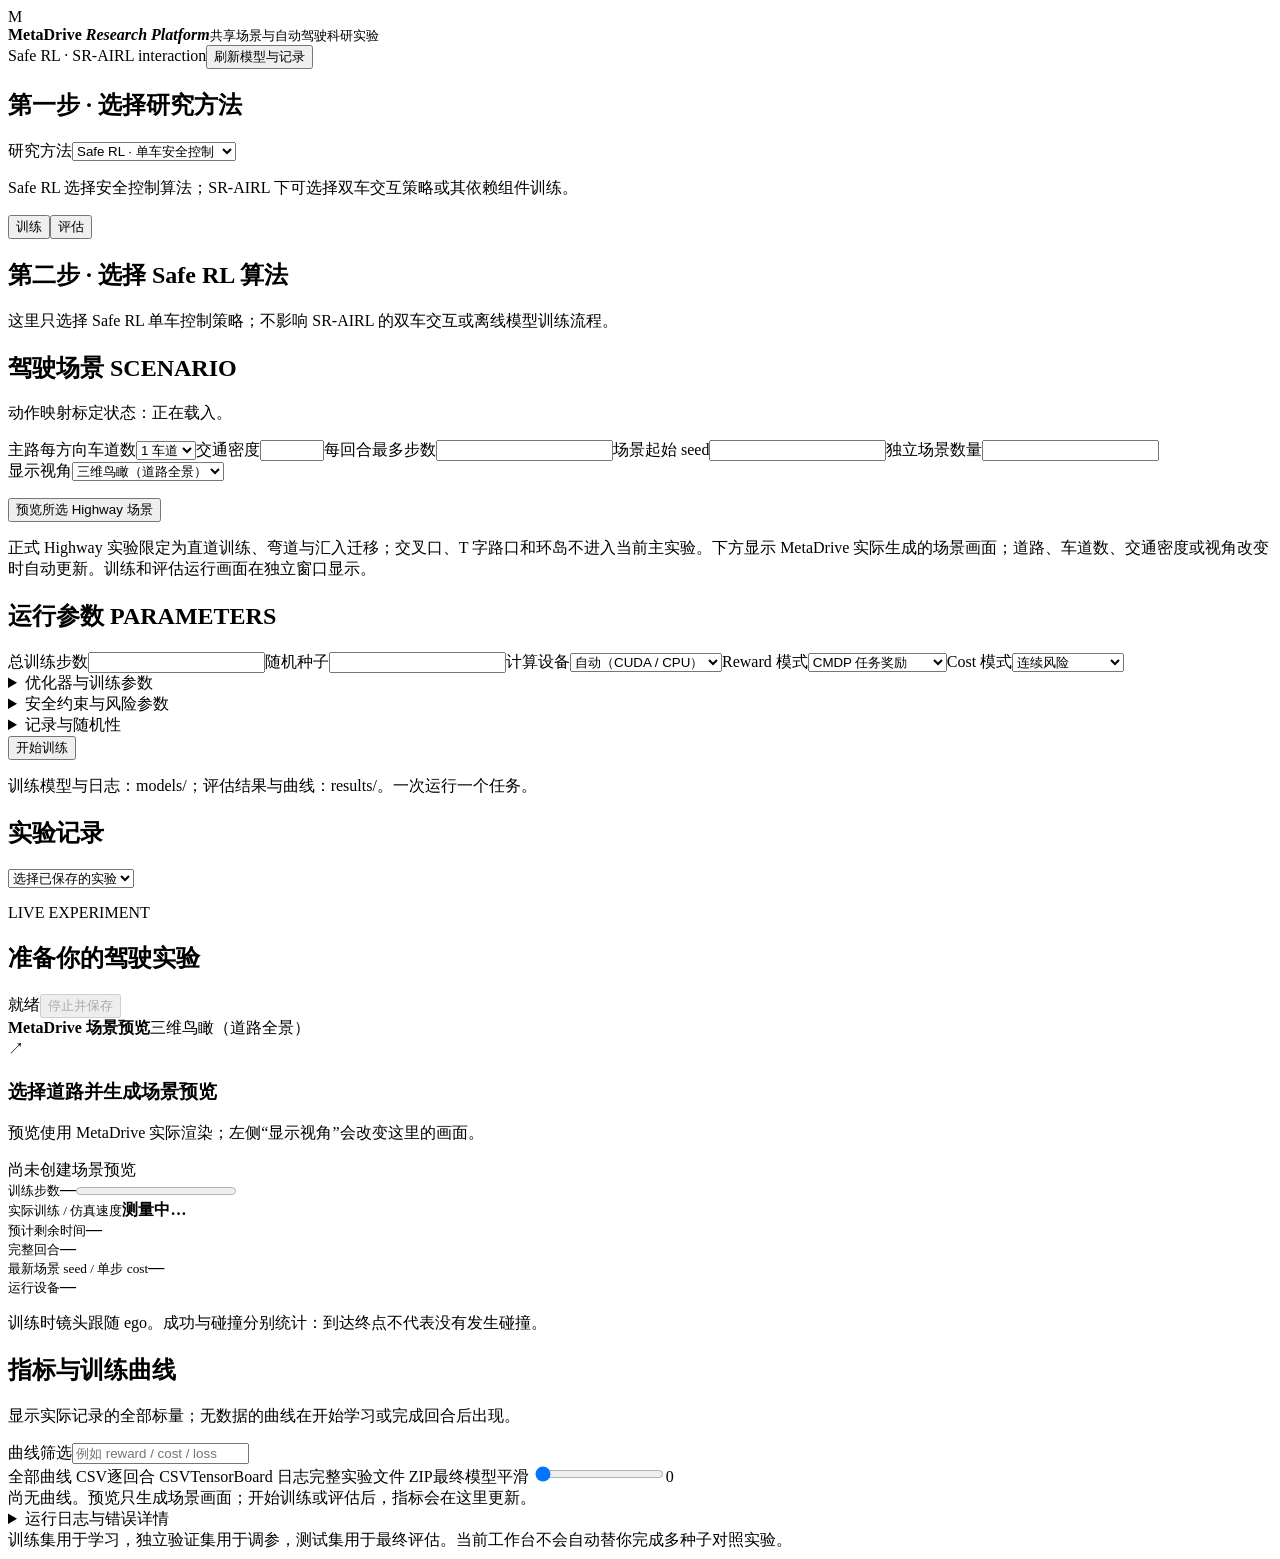
==== commit b10f5a94: "Update native MetaDrive demonstrations and SR-AIRL training workflows" ====
--- a/studio/static/index.html
+++ b/studio/static/index.html
@@ -1,14 +1,14 @@
 <!doctype html><html lang="zh-CN"><head><meta charset="utf-8"><meta name="viewport" content="width=device-width,initial-scale=1"><title>MetaDrive Studio · 安全驾驶实验室</title><link rel="stylesheet" href="/style.css?v=scene-preview-10"></head><body>
 <header><div class="brand"><span class="mark">M</span><div><b>MetaDrive <em>Research Platform</em></b><small>共享场景与自动驾驶科研实验</small></div></div><span class="pill">Safe RL · SR-AIRL interaction</span><a id="runLink" hidden class="runLink" href="/run">打开运行界面</a><button id="refresh">刷新模型与记录</button></header>
-<main><aside><section class="workflowPicker"><h2>第一步 · 选择研究方法</h2><label>研究方法<select id="methodSelect"><option value="safe_rl">Safe RL · 单车安全控制</option><option value="srairl">SR-AIRL · 社会交互建模</option></select></label><label id="srTaskField" hidden>SR-AIRL 子任务<select id="srTaskSelect"><option value="srairl">双车交互策略训练 / 评估</option><option value="srairl_expert">MetaDrive 专家示范采集</option><option value="planner">依赖组件：Planner 训练</option><option value="reward_guide">依赖组件：Reward Guide 训练</option><option value="predictor">依赖组件：Predictor 训练</option></select></label><select id="taskSelect" hidden><option value="safe_rl">Safe RL</option><option value="srairl">SR-AIRL interaction</option><option value="srairl_expert">SR-AIRL expert collection</option><option value="planner">Planner</option><option value="reward_guide">Reward Guide</option><option value="predictor">Predictor</option></select><p id="taskHelp" class="help">Safe RL 选择安全控制算法；SR-AIRL 下可选择双车交互策略或其依赖组件训练。</p></section><nav><button class="tab active" data-mode="train">训练</button><button class="tab" data-mode="eval">评估</button></nav>
+<main><aside><section class="workflowPicker"><h2>第一步 · 选择研究方法</h2><label>研究方法<select id="methodSelect"><option value="safe_rl">Safe RL · 单车安全控制</option><option value="srairl">SR-AIRL · 社会交互建模</option></select></label><label id="srTaskField" hidden>SR-AIRL 子任务<select id="srTaskSelect"><option value="srairl">双车交互策略训练 / 评估</option><option value="evaluation">综合生成式闭环评估</option><option value="srairl_expert">MetaDrive 专家示范采集</option><option value="planner">依赖组件：Planner 训练</option><option value="reward_guide">依赖组件：Reward Guide 训练</option><option value="predictor">依赖组件：Predictor 训练</option></select></label><select id="taskSelect" hidden><option value="safe_rl">Safe RL</option><option value="srairl">SR-AIRL interaction</option><option value="srairl_expert">SR-AIRL expert collection</option><option value="evaluation">SR-AIRL closed-loop evaluation</option><option value="planner">Planner</option><option value="reward_guide">Reward Guide</option><option value="predictor">Predictor</option></select><p id="taskHelp" class="help">Safe RL 选择安全控制算法；SR-AIRL 下可选择双车交互策略或其依赖组件训练。</p></section><nav><button class="tab active" data-mode="train">训练</button><button class="tab" data-mode="eval">评估</button></nav>
 <form id="settings"><section id="safeRlAlgorithmSection" class="algorithmPicker"><h2 id="algorithmTitle">第二步 · 选择 Safe RL 算法</h2><p class="help algorithmScope">这里只选择 Safe RL 单车控制策略；不影响 SR-AIRL 的双车交互或离线模型训练流程。</p><div id="algorithms" class="algorithms"></div><p id="algorithmHelp" class="help"></p><div id="modelSection" hidden><label>选择待评估的 Safe RL 模型<select id="model_id"></select></label><p class="help">模型会自动带入训练时的算法、reward/cost 和风险参数。算法实现来自本地 rl/；新模型保存到 models/。</p></div></section>
-<section id="sceneSection"><h2 id="sceneHeading">驾驶场景 <span>SCENARIO</span></h2><p id="srairlSceneHelp" class="help" hidden>SR-AIRL 固定由 ELCV/RFV 两辆策略车交互；MetaDrive 可额外生成多辆交通车。可单独采集 MetaDrive 规则控制器示范，再用于策略训练；规则示范不是人类或最优专家。</p><div id="srairlProceduralConfig" class="grid" hidden><label id="srairlSourceSelectorField">运行场景来源<select id="srairl_scene_source"><option value="ngsim">NGSIM 轨迹回放</option><option value="procedural">MetaDrive 程序化道路</option></select></label><label>MetaDrive 道路<select id="srairl_scenario"><option value="straight">直道换道</option><option value="curve">弯道换道</option><option value="merge">MetaDrive 匝道汇入</option></select></label><label id="srairlInitializationField">初始状态<select id="srairl_initialization"><option value="canonical">固定典型状态</option><option value="ngsim_distribution">从已验证 NGSIM 换道片段采样</option></select></label><label>每方向车道数<select id="srairl_lane_num"><option value="2">2 车道</option><option value="3" selected>3 车道</option><option value="4">4 车道</option></select></label><label>背景交通密度<input id="srairl_traffic_density" type="number" min="0" max="1" step=".05" value=".15"></label><label>每回合步数<input id="srairl_horizon" type="number" min="50" max="100000" step="50" value="1000"></label><div id="srairlInteractionTemplate" class="grid" hidden><label>源车道<input id="srairl_interaction_source_lane" type="number" min="0" value="0"></label><label>目标车道<input id="srairl_interaction_target_lane" type="number" min="0" value="1"></label><label>ELCV 起点 / 速度<input id="srairl_interaction_elcv_x" type="number" value="30"> / <input id="srairl_interaction_elcv_speed" type="number" value="20"></label><label>RFV 起点 / 速度<input id="srairl_interaction_rfv_x" type="number" value="15"> / <input id="srairl_interaction_rfv_speed" type="number" value="19"></label><label>RLV_current 位置 / 速度<input id="srairl_interaction_rlv_current_x" type="number" value="65"> / <input id="srairl_interaction_rlv_current_speed" type="number" value="18"></label><label>RLV_target 位置 / 速度<input id="srairl_interaction_rlv_target_x" type="number" value="55"> / <input id="srairl_interaction_rlv_target_speed" type="number" value="18"></label><label id="srairlRfvResponseField">RFV 响应<select id="srairl_rfv_response"><option value="policy">学习策略</option><option value="fixed_speed">固定速度 sanity baseline</option><option value="scripted_yield">换道开始后减速</option><option value="scripted_gap_closing">换道开始后加速</option></select></label></div></div><p id="srairlCalibrationStatus" class="help">动作映射标定状态：正在载入。</p><p id="srairlExpertHelp" class="help" hidden>MetaDrive 示范让 ELCV 尝试进入 RFV 与目标车道前车之间的间隙，RFV 按车距规则响应；记录配对的 16D 状态、加速度动作、下一状态及换道结果。该控制器是可复现的规则教师，不代表人类专家或最优策略。</p><label id="sourceField">场景来源<select id="data_source"><option value="procedural">MetaDrive 程序化道路</option><option value="ngsim">NGSIM 真实轨迹</option><option value="highd">HighD 真实轨迹</option></select></label><div id="datasetSection" hidden><p id="datasetPurposeHelp" class="help" hidden></p><label id="srairlExpertDatasetField" hidden>MetaDrive 专家示范<select id="srairl_expert_dataset_id"></select></label><div class="grid"><label id="ngsimSiteField">NGSIM 路段<select id="datasetSite"><option value="all">全部路段</option><option value="us-101">US-101</option><option value="i-80">I-80</option></select></label><label id="ngsimScenarioField">场景分类<select id="datasetScenario"><option value="all">全部类别</option></select></label><label>实验划分<select id="datasetSubset"><option value="train">训练集</option><option value="validation" selected>验证集（调参）</option><option value="test_ood">跨地点测试集</option><option value="all">全部评估片段</option></select></label><label id="datasetEventField">交通事件<select id="datasetClass"><option value="all">全部类型</option><option value="car_following">持续跟驰</option><option value="ego_lane_change">自车换道</option><option value="cut_in">邻车切入</option><option value="other_mainline">其他主线行驶</option></select></label></div><label>已导入片段<select id="dataset_id"></select></label><p id="datasetHelp" class="help"></p><div id="srairlRoles" hidden><div class="grid"><label>ELCV（策略车辆）<select id="role_elcv"></select></label><label>RFV（策略车辆）<select id="role_rfv"></select></label><label>当前车道前车 RLV<select id="role_rlv_current"></select></label><label>目标车道前车 OLV<select id="role_rlv_target"></select></label></div><p class="help">请依据 SR-AIRL 原始场景角色表人工绑定，系统不会从轨迹顺序猜车辆角色。训练只接受 train 片段；评估只接受 eval 片段。</p></div></div><div id="scenarios" class="scenarios"></div><div id="safeRlLaneSettings" class="grid"><label>主路每方向车道数<select id="lane_num"><option value="1">1 车道</option><option value="2">2 车道</option><option value="3">3 车道</option><option value="4">4 车道</option></select></label><label>交通密度<input id="traffic_density" type="number" min="0" max="1" step=".05"></label><label>每回合最多步数<input id="horizon" type="number" min="1"></label><label>场景起始 seed<input id="seed_start" type="number" min="0"></label><label>独立场景数量<input id="num_scenarios" type="number" min="1"></label></div><label id="safeRlViewField">显示视角<select id="view_mode"><option value="bird3d">三维鸟瞰（道路全景）</option><option value="first3d">第一人称（车内向前）</option><option value="chase3d">三维跟车（车辆后方）</option><option value="topdown">二维俯视（速度优先）</option></select></label><p id="splitHelp" class="help"></p><button type="button" id="preview" class="secondary full">预览所选 Highway 场景</button><p id="safeRlSceneHelp" class="help">正式 Highway 实验限定为直道训练、弯道与汇入迁移；交叉口、T 字路口和环岛不进入当前主实验。下方显示 MetaDrive 实际生成的场景画面；道路、车道数、交通密度或视角改变时自动更新。训练和评估运行画面在独立窗口显示。</p></section>
-<section><h2>运行参数 <span>PARAMETERS</span></h2><div class="grid"><label class="trainOnly">总训练步数<input id="timesteps" type="number" min="1"></label><label id="srairlEpisodesField" hidden>SR-AIRL 训练回合<input id="srairl_episodes" type="number" min="1" value="1000"></label><label id="srairlEpochsField" hidden>PPO 更新轮数<input id="srairl_ppo_epochs" type="number" min="1" value="80"></label><label id="srairlSeedField" hidden>SR-AIRL 随机种子<input id="srairl_seed" type="number" min="0" value="0"></label><label id="srairlDeviceField" hidden>SR-AIRL 设备<select id="srairl_device"><option value="auto">自动（CUDA / CPU）</option><option value="cpu">CPU</option><option value="cuda">CUDA</option></select></label><label id="srairlDemoEpisodesField" hidden>专家示范回合数<input id="srairl_demo_episodes" type="number" min="1" max="10000" value="10"></label><label id="srairlViewField" hidden>MetaDrive 画面视角<select id="srairl_view"><option value="topdown">二维俯视</option><option value="chase3d">三维跟车</option><option value="first3d">第一人称</option><option value="bird3d">三维鸟瞰</option></select></label><label id="srairlDynamicsField" hidden>双车动力学<select id="srairl_dynamics_mode"><option value="legacy_kinematic" selected>论文复现：上游运动学参考</option><option value="metadrive_physics">迁移实验：MetaDrive 近似车辆物理</option></select><small class="help">标定状态见场景区域。仅当纵向与横向逆映射误差均通过验收后，MetaDrive 物理结果才标记为定量迁移评估。</small></label><label id="srairlReactiveField" hidden>背景车响应<select id="srairl_reactive_background"><option value="false" selected>固定轨迹回放（论文复现）</option><option value="true">有限跟驰响应（探索性扩展）</option></select></label><label id="srairlModelField" hidden>SR-AIRL 已训练模型<select id="srairl_model_id"></select></label><label id="rewardGuideModelField" hidden>SR-AIRL 前置模型<select id="reward_guide_model_id"></select></label><label id="predictorGuideModelField" hidden>奖励引导器前置模型<select id="predictor_guide_id"></select></label><label id="plannerGoalField" hidden>规划目标网络训练 epoch<input id="planner_goal_epochs" type="number" min="1" max="1000000" value="1000"></label><label id="plannerDppoField" hidden>扩散规划器 DPPO 更新步数<input id="planner_dppo_steps" type="number" min="1" max="1000000" value="1000"></label><label id="rewardGuideEpochField" hidden>奖励引导器训练 epoch<input id="upstream_epochs" type="number" min="1" max="1000000" value="1000"></label><label id="rewardGuideBatchField" hidden>奖励引导器 batch size<input id="upstream_batch_size" type="number" min="1" max="4096" value="32"></label><label id="rewardGuideSeedField" hidden>奖励引导器随机种子<input id="upstream_seed" type="number" min="0" value="42"></label><label id="rewardGuideDeviceField" hidden>奖励引导器设备<select id="upstream_device"><option value="auto">自动（CUDA / CPU）</option><option value="cpu">CPU</option><option value="cuda">CUDA</option></select></label><label class="evalOnly" hidden>评估回合数<input id="episodes" type="number" min="1"></label><label>随机种子<input id="seed" type="number" min="0"></label><label>计算设备<select id="device"><option value="auto">自动（CUDA / CPU）</option><option value="cpu">CPU</option><option value="cuda">CUDA</option></select></label><label>Reward 模式<select id="reward_mode"><option value="cmdp">CMDP 任务奖励</option><option value="metadrive">MetaDrive 原生奖励</option></select></label><label>Cost 模式<select id="cost_mode"><option value="continuous">连续风险</option><option value="binary">碰撞 / 越界事件</option></select></label><label class="evalOnly" hidden>策略动作<select id="deterministic"><option value="true">确定性（均值动作）</option><option value="false">随机采样</option></select></label></div>
+<section id="sceneSection"><h2 id="sceneHeading">驾驶场景 <span>SCENARIO</span></h2><p id="srairlSceneHelp" class="help" hidden>SR-AIRL 固定由 ELCV/RFV 两辆策略车交互；MetaDrive 可额外生成多辆交通车。可单独采集 MetaDrive 规则控制器示范，再用于策略训练；规则示范不是人类或最优专家。</p><label id="pipelineBundleField" hidden>兼容的 SR-AIRL ModelBundle<select id="pipeline_bundle_id"></select></label><p id="pipelineBundleHelp" class="help" hidden>只显示 Planner、Reward Guide、Predictor 数据版本一致且包含 SR-AIRL 双判别器的模型包。</p><div id="srairlProceduralConfig" class="grid" hidden><label id="srairlSourceSelectorField" hidden>运行场景来源<select id="srairl_scene_source"><option value="procedural">MetaDrive 程序化道路</option></select></label><label>MetaDrive 道路<select id="srairl_scenario"><option value="straight">直道换道</option><option value="curve">弯道换道</option><option value="merge">MetaDrive 匝道汇入</option></select></label><label id="srairlCollectAllField" hidden><input id="srairl_collect_all_scenarios" type="checkbox" checked>批量采集直道、弯道和匝道汇入</label><label id="srairlInitializationField">初始状态<select id="srairl_initialization"><option value="canonical">固定典型状态</option></select></label><label>每方向车道数<select id="srairl_lane_num"><option value="2">2 车道</option><option value="3" selected>3 车道</option><option value="4">4 车道</option></select></label><label>背景交通密度<input id="srairl_traffic_density" type="number" min="0" max="1" step=".05" value=".15"></label><label>每回合步数<input id="srairl_horizon" type="number" min="200" max="100000" step="50" value="1000"></label><div id="srairlInteractionTemplate" class="grid" hidden><label>源车道<input id="srairl_interaction_source_lane" type="number" min="0" value="0"></label><label>目标车道<input id="srairl_interaction_target_lane" type="number" min="0" value="1"></label><label>ELCV 起点 / 速度<input id="srairl_interaction_elcv_x" type="number" value="30"> / <input id="srairl_interaction_elcv_speed" type="number" value="20"></label><label>RFV 起点 / 速度<input id="srairl_interaction_rfv_x" type="number" value="15"> / <input id="srairl_interaction_rfv_speed" type="number" value="19"></label><label>RLV_current 位置 / 速度<input id="srairl_interaction_rlv_current_x" type="number" value="65"> / <input id="srairl_interaction_rlv_current_speed" type="number" value="18"></label><label>RLV_target 位置 / 速度<input id="srairl_interaction_rlv_target_x" type="number" value="55"> / <input id="srairl_interaction_rlv_target_speed" type="number" value="18"></label><label id="srairlRfvResponseField">RFV 响应<select id="srairl_rfv_response"><option value="policy">学习策略</option><option value="fixed_speed">固定速度 sanity baseline</option><option value="scripted_yield">换道开始后减速</option><option value="scripted_gap_closing">换道开始后加速</option></select></label></div></div><p id="srairlCalibrationStatus" class="help">动作映射标定状态：正在载入。</p><p id="srairlExpertHelp" class="help" hidden>MetaDrive 示范记录 ELCV、RFV、当前车道前车和目标车道前车的同步轨迹，并记录双策略车辆的期望/实际动作及换道结果。该控制器是可复现的规则教师，不代表人类专家或最优策略。弯道和匝道的四车初速度上限为 6 m/s，以满足当前标定动作范围。</p><label id="sourceField" hidden>场景来源<select id="data_source"><option value="procedural">MetaDrive 程序化道路</option></select></label><div id="datasetSection" hidden><p id="datasetPurposeHelp" class="help" hidden></p><label id="srairlExpertDatasetField" hidden>MetaDrive 专家示范<select id="srairl_expert_dataset_id" multiple size="4"></select></label><p id="datasetHelp" class="help"></p></div></div><div id="scenarios" class="scenarios"></div><div id="safeRlLaneSettings" class="grid"><label>主路每方向车道数<select id="lane_num"><option value="1">1 车道</option><option value="2">2 车道</option><option value="3">3 车道</option><option value="4">4 车道</option></select></label><label>交通密度<input id="traffic_density" type="number" min="0" max="1" step=".05"></label><label>每回合最多步数<input id="horizon" type="number" min="1"></label><label>场景起始 seed<input id="seed_start" type="number" min="0"></label><label>独立场景数量<input id="num_scenarios" type="number" min="1"></label></div><label id="safeRlViewField">显示视角<select id="view_mode"><option value="bird3d">三维鸟瞰（道路全景）</option><option value="first3d">第一人称（车内向前）</option><option value="chase3d">三维跟车（车辆后方）</option><option value="topdown">二维俯视（速度优先）</option></select></label><p id="splitHelp" class="help"></p><button type="button" id="preview" class="secondary full">预览所选 Highway 场景</button><p id="safeRlSceneHelp" class="help">正式 Highway 实验限定为直道训练、弯道与汇入迁移；交叉口、T 字路口和环岛不进入当前主实验。下方显示 MetaDrive 实际生成的场景画面；道路、车道数、交通密度或视角改变时自动更新。训练和评估运行画面在独立窗口显示。</p></section>
+<section><h2>运行参数 <span>PARAMETERS</span></h2><div class="grid"><label class="trainOnly">总训练步数<input id="timesteps" type="number" min="1"></label><label id="srairlEpisodesField" hidden>SR-AIRL 训练回合<input id="srairl_episodes" type="number" min="1" value="1000"></label><label id="srairlEpochsField" hidden>PPO 更新轮数<input id="srairl_ppo_epochs" type="number" min="1" value="80"></label><label id="srairlRankField" hidden>反事实偏好排序权重 λ<input id="srairl_rank_lambda" type="number" min="0" max="10" step="0.01" value="0.1"></label><label id="srairlSeedField" hidden>SR-AIRL 随机种子<input id="srairl_seed" type="number" min="0" value="0"></label><label id="srairlDeviceField" hidden>SR-AIRL 设备<select id="srairl_device"><option value="auto">自动（CUDA / CPU）</option><option value="cpu">CPU</option><option value="cuda">CUDA</option></select></label><label id="srairlDemoEpisodesField" hidden>专家示范回合数<input id="srairl_demo_episodes" type="number" min="1" max="10000" value="10"></label><label id="srairlViewField" hidden>MetaDrive 画面视角<select id="srairl_view"><option value="topdown">二维俯视</option><option value="chase3d">三维跟车</option><option value="first3d">第一人称</option><option value="bird3d">三维鸟瞰</option></select></label><label id="srairlModelField" hidden>SR-AIRL 已训练模型<select id="srairl_model_id"></select></label><label id="rewardGuideModelField" hidden>SR-AIRL 前置模型<select id="reward_guide_model_id"></select></label><label id="predictorGuideModelField" hidden>奖励引导器前置模型<select id="predictor_guide_id"></select></label><label id="componentDatasetField" hidden>MetaDrive 原生示范数据（按 episode 划分）<select id="component_dataset_id" multiple size="4"></select></label><label id="plannerGoalField" hidden>规划目标网络训练 epoch<input id="planner_goal_epochs" type="number" min="1" max="1000000" value="1000"></label><label id="plannerDppoField" hidden>扩散规划器 DPPO 更新步数<input id="planner_dppo_steps" type="number" min="1" max="1000000" value="1000"></label><label id="rewardGuideEpochField" hidden>奖励引导器训练 epoch<input id="upstream_epochs" type="number" min="1" max="1000000" value="1000"></label><label id="rewardGuideBatchField" hidden>奖励引导器 batch size<input id="upstream_batch_size" type="number" min="1" max="4096" value="32"></label><label id="rewardGuideSeedField" hidden>奖励引导器随机种子<input id="upstream_seed" type="number" min="0" value="42"></label><label id="rewardGuideDeviceField" hidden>奖励引导器设备<select id="upstream_device"><option value="auto">自动（CUDA / CPU）</option><option value="cpu">CPU</option><option value="cuda">CUDA</option></select></label><label id="pipelineEpisodesField" hidden>闭环评估回合<input id="pipeline_episodes" type="number" min="1" max="1000" value="1"></label><label id="pipelineCandidatesField" hidden>每轮 Planner 候选数 K<input id="pipeline_candidates" type="number" min="1" max="64" value="16"></label><label id="pipelineReplanField" hidden>重规划间隔（步，0.1 秒/步）<input id="pipeline_replan_steps" type="number" min="1" max="20" value="5"></label><label id="pipelineSeedField" hidden>综合评估随机种子<input id="pipeline_seed" type="number" min="0" value="0"></label><label class="evalOnly" hidden>评估回合数<input id="episodes" type="number" min="1"></label><label>随机种子<input id="seed" type="number" min="0"></label><label>计算设备<select id="device"><option value="auto">自动（CUDA / CPU）</option><option value="cpu">CPU</option><option value="cuda">CUDA</option></select></label><label>Reward 模式<select id="reward_mode"><option value="cmdp">CMDP 任务奖励</option><option value="metadrive">MetaDrive 原生奖励</option></select></label><label>Cost 模式<select id="cost_mode"><option value="continuous">连续风险</option><option value="binary">碰撞 / 越界事件</option></select></label><label class="evalOnly" hidden>策略动作<select id="deterministic"><option value="true">确定性（均值动作）</option><option value="false">随机采样</option></select></label></div>
 <details class="trainOnly"><summary>优化器与训练参数</summary><div class="grid"><label>学习率<input id="learning_rate" type="number" step=".0001"></label><label>Batch size<input id="batch_size" type="number"></label><label>Replay 容量<input id="buffer_size" type="number"></label><label>随机探索预热步数<input id="learning_starts" type="number"></label><label>Reward 折扣 γ<input id="gamma" type="number" step=".001"></label><label>目标更新 τ<input id="tau" type="number" step=".001"></label><label>网络宽度<input id="hidden_size" type="number"></label><label>模型保存间隔（步）<input id="checkpoint_freq" type="number"></label></div></details>
 <details id="safetyDetails"><summary>安全约束与风险参数</summary><p class="help">预算指 replay 状态上的折扣剩余 cost，不是整回合累计 cost，也不是风险暴露秒数。尾部比例 0.1 表示最坏 10%。这些默认值需在验证集调参。</p><div class="grid"><label>折扣 cost 预算<input id="cost_limit" type="number" step=".5"></label><label>Cost 折扣 γc<input id="gamma_cost" type="number" step=".001"></label><label>CVaR 尾部比例<input id="tail_fraction" type="number" step=".001" min=".001" max="1"></label><label>Safety critic 学习率<input id="safety_lr" type="number" step=".0001"></label><label>约束乘子学习率<input id="dual_lr" type="number" step=".0001"></label><label>初始约束乘子<input id="initial_multiplier" type="number" step=".1"></label><label>IQN 分位数样本数<input id="n_quantiles" type="number"></label></div></details>
 <details><summary>记录与随机性</summary><div class="grid"><label>训练场景采样 seed<input id="environment_seed" type="number"></label><label>背景交通 seed<input id="traffic_seed" type="number"></label><label>曲线记录间隔（步）<input id="log_freq" type="number"></label></div></details></section>
 <button id="start" class="primary full" type="submit">开始训练</button><p class="help">训练模型与日志：models/；评估结果与曲线：results/。一次运行一个任务。</p></form>
-<section><details><summary>导入 HighD / NGSIM 本地文件</summary><label>格式<select id="importSource"><option value="ngsim">NGSIM 高速公路轨迹</option><option value="highd">HighD</option></select></label><label>服务器上的轨迹文件路径<input id="importPath" placeholder="/path/to/01_tracks.csv 或 trajectories.txt"></label><label>自车轨迹 ID<input id="importEgo" type="number" min="1" value="1"></label><label>数据划分<select id="importSplit"><option value="train">训练</option><option value="eval">评估</option></select></label><label>NGSIM 采集组（同一采集记录须相同）<input id="importGroup" placeholder="us101-20050615"></label><div class="grid"><label>起始偏移（秒）<input id="importOffset" type="number" value="0" min="0"></label><label>片段时长（秒）<input id="importDuration" type="number" value="20" min="1" max="120"></label><label>道路近似车道数<input id="importLanes" type="number" value="5" min="1" max="8"></label><label>NGSIM 车道宽度（米）<input id="importWidth" type="number" value="3.6576" step=".0001"></label></div><button type="button" id="importDataset">导入轨迹片段</button><p id="importStatus" class="help"></p><p class="help">NGSIM 按常见数据集分类展示；只有已生成且通过对应道路网络验收的片段才会出现在可运行列表。HighD 需同目录的 tracksMeta、recordingMeta 文件。导入不会修改原始文件。</p></details></section><section><h2>实验记录</h2><select id="history"><option value="">选择已保存的实验</option></select></section></aside>
+<section><h2>实验记录</h2><select id="history"><option value="">选择已保存的实验</option></select></section></aside>
 <article><div class="heading"><div><p class="eyebrow">LIVE EXPERIMENT</p><h1 id="pageTitle">准备你的驾驶实验</h1></div><div><span id="state" class="pill">就绪</span><button id="stop" disabled>停止并保存</button></div></div><div id="error" role="alert" hidden></div>
 <div class="monitorColumns"><div class="simulationColumn"><div class="workspace"><div class="viewport"><div class="panelHead"><b id="scenePreviewTitle">MetaDrive 场景预览</b><span id="viewLabel">三维鸟瞰（道路全景）</span></div><div class="screen"><img id="frame" alt="MetaDrive 生成的道路场景截图" hidden><div id="empty"><div class="roadIcon">↗</div><h3>选择道路并生成场景预览</h3><p>预览使用 MetaDrive 实际渲染；左侧“显示视角”会改变这里的画面。</p></div></div><div class="viewFooter"><span id="sceneLabel">尚未创建场景预览</span></div></div>
 <div class="stats"><div><small id="progressLabel">训练步数</small><strong id="progress">—</strong><progress id="bar" max="1" value="0"></progress></div><div><small>实际训练 / 仿真速度</small><strong id="stepsPerSecond">测量中…</strong></div><div><small>预计剩余时间</small><strong id="remainingTime">—</strong></div><div><small>完整回合</small><strong id="episodeCount">—</strong></div><div><small>最新场景 seed / 单步 cost</small><strong id="liveCost">—</strong></div><div><small>运行设备</small><strong id="liveDevice">—</strong></div><p class="help">训练时镜头跟随 ego。成功与碰撞分别统计：到达终点不代表没有发生碰撞。</p></div></div>
